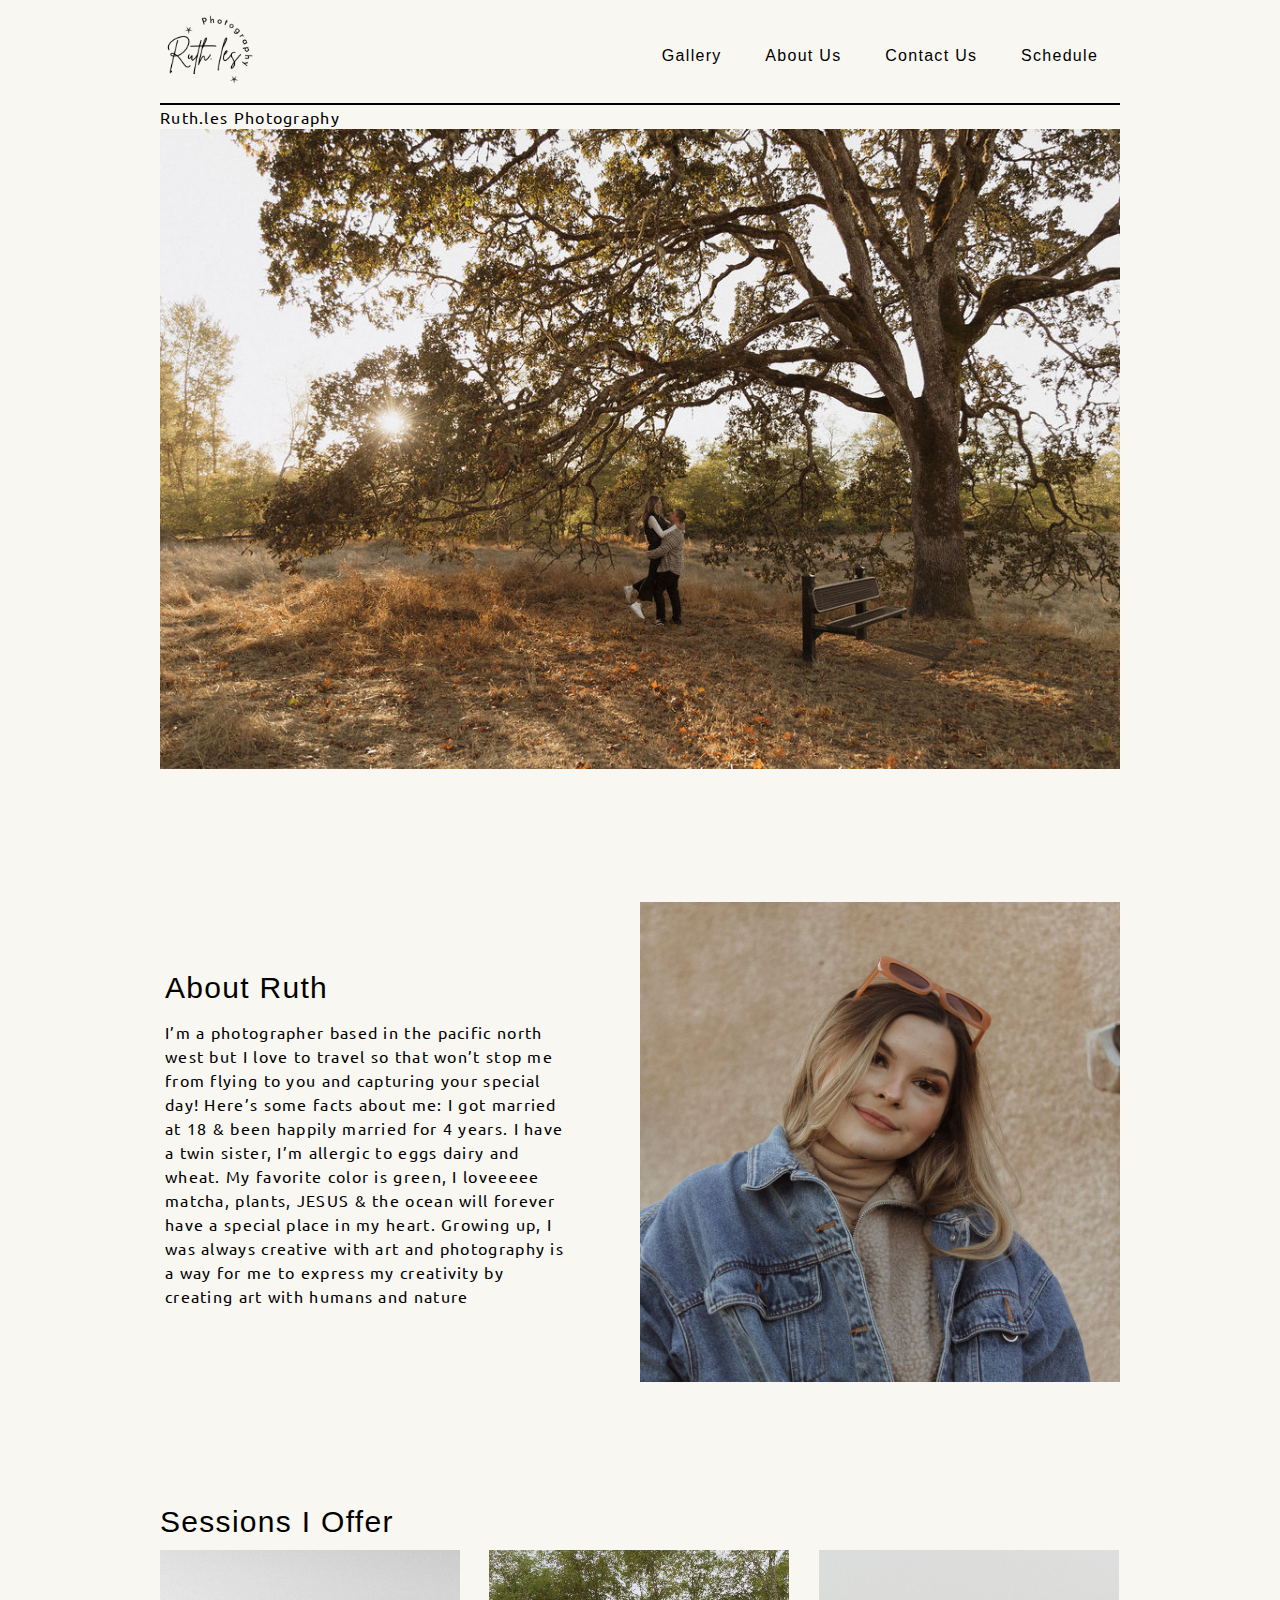
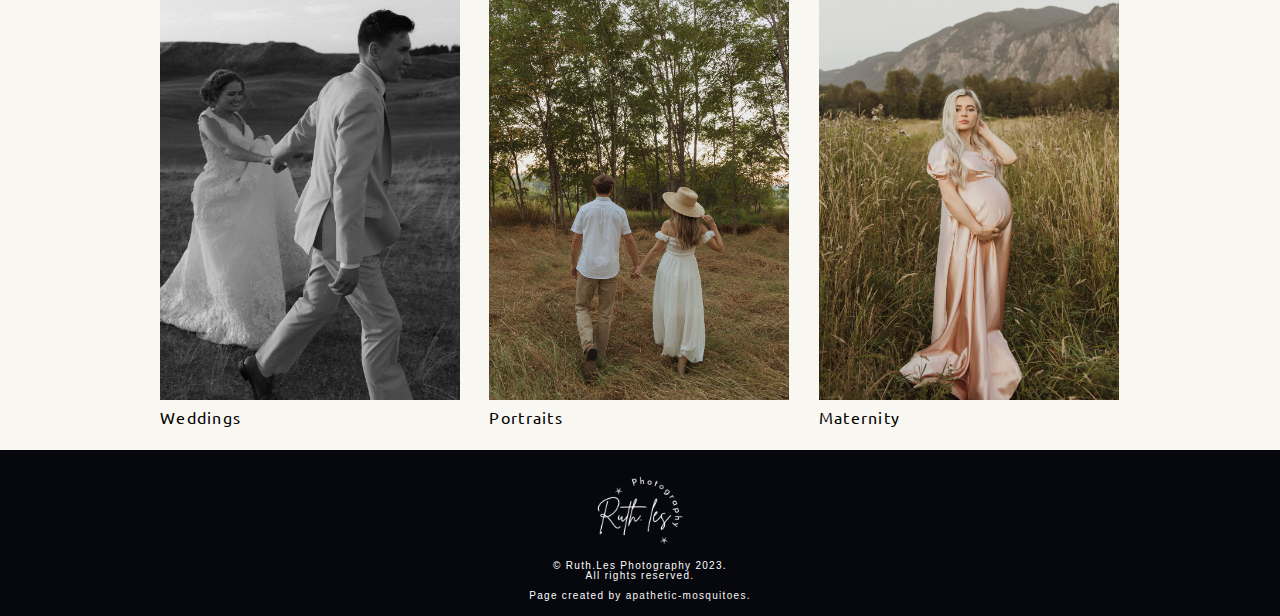
==== index.html @ 445ac382 "hide cancel form until schedule link is clicked" ====
<!DOCTYPE html>
<html lang="en">
<head>
    <meta charset="UTF-8">
    <meta http-equiv="X-UA-Compatible" content="IE=edge">
    <meta name="viewport" content="width=device-width, initial-scale=1.0">
    <title>Document</title>
    <link rel="preconnect" href="https://fonts.googleapis.com">
    <link rel="preconnect" href="https://fonts.gstatic.com" crossorigin>
    <link href="https://fonts.googleapis.com/css2?family=Ubuntu:wght@300;400&display=swap" rel="stylesheet">
    <link rel="stylesheet" href="css/reset.css">
    <link rel="stylesheet" href="css/style.css">
    
</head>
<body>
    <header>
        <nav>
            <div class="logo">
                <a href="#"><img src= "img/Logo.png" alt="ruth.less photo logo" id="logo"/></a>
            </div>
            <div class="list-items">
                <ul>
                    <li><a href="gallery.html">Gallery</a></li>
                    <li><a href="about-us.html">About Us</a></li>
                    <li><a id="contact-us" href="#">Contact Us</a></li>
                    <li><a id="schedule" href="#">Schedule</a></li>
                </ul>
            </div>
        </nav>
        
    </header>

    <main>
      <h1>Ruth.les Photography</h1>
      <img id="heroImg" src="img/photos/heroImg.JPG" alt="HeroImage">

        <section class="aboutRuth">
            <section id="aboutRuth">
                <h3 id="h3AboutRuth">About Ruth</h3>
                <p id="pAboutRuth">I’m a photographer based in the pacific north west but I love to travel so that won’t stop me from flying to you and capturing your special day! Here’s some facts about me: I got
                  married at 18 & been happily married for 4 years. I have a twin sister, I’m allergic to eggs dairy and wheat. My favorite color is green, I loveeeee matcha, plants, JESUS & the ocean will forever have a special place in my heart. Growing up, I was always creative with art and photography  is a way for me to express my creativity by creating art with humans and nature</p>
            </section>
            <img id="ruthImg" src="img/photos/photographer.JPG" alt="RuthImage">
        </section>

        <section class="services">
            <h3 id="services">Sessions I Offer</h3>

            <section id="weddingsOffer">
              <a href="gallery.html#weddings"><img src="img/photos/indexWeddings.JPG" alt="weddings"></a>
              <div id="text">Weddings</div>
            </section>

            <section id="portraitsOffer">
              <a href="gallery.html#portraits"><img src="img/photos/indexPortraits.JPG" alt="portrait"></a>
                <div id="text">Portraits</div>
            </section>

            <section id="maternityOffer">
              <a href="gallery.html#maternity"><img src="img/photos/indexMaternity.JPG" alt="maternity"></a>
                <div id="text">Maternity</div>
            </section>
        </section>

        <section id="apptSection" class="bookAppt noShow scrollTarget">
            <img src="img/photos/indexBookAppt.JPG" alt="Reserve Your Photography Session Today">
            <form id="apptForm">
                <fieldset>
                  <legend>Book Ruth as a Photographer for Your Event</legend>
              
                  <label for="name">Name:
                    <input type="text" placeholder="First and Last Name" name="name" required>
                  </label>
              
                  <label for="email">Email:
                    <input type="text" placeholder="example@gmail.com" name="email" required>
                  </label>
              
                  <div class="form-group">
                    <label for="typeOfSession">Type of Photo Session
                      <select name="typeOfSession" id="session">
                        <option value="wedding">Wedding</option>
                        <option value="portrait">Portrait</option>
                        <option value="maternity">Maternity</option>
                      </select>
                    </label>
                    <label for="date">Date of Appointment: 
                      <input type="date" id="apptTimeStart" name="date">
                    </label>
                  </div>
              
                  <div class="form-group">
                    <label for="startTime">Start Time:
                      <input type="time" id="apptTimeStart" name="startTime" >
                    </label>
                
                    <label for="endTime">End Time 
                      <input type="time" id="apptTimeEnd" name="endTime" >
                    </label>
                  </div>
              
                  <label for="apptMessage">Message:
                    <input id="submit-appt" type="text" placeholder="Anything else? Maybe a theme? Any extra info helps" name="apptMessage" required>
                  </label>
              
                  <input class="submit btn-grad" type="submit" value="Schedule">
                </fieldset>
                <p id="successMessage"></p>
              </form>
        </section>

        <section id="contactSection" class="contactRuth noShow scrollTarget">
            <form id="contactForm" >
                <fieldset>
                  <legend>Contact Ruth</legend>
              
                  <label for="name">Name:
                    <input type="text" id="name" placeholder="First and Last Name" name="contactName" required>
                  </label>
              
                  <label for="email">Email:
                    <input type="text" id="email" placeholder="example@gmail.com" name="contactEmail" required>
                  </label>
              
                  <label for="contactMessage">Message:
                    <input type="text" id="contactMessage" placeholder="What are you contacting Ruth for?" name="contactMessage" required>
                  </label>
              
                  <input class="submit btn-grad" type="submit" value="Contact">
              
                </fieldset>
            </form>
            <img src="img/photos/indexContact.JPG" alt="Contact Me!">
        </section>

        <section class="cancelAppt noShow" id="cancelSection">
          <img src="img/photos/indexCancel.JPG" alt="Contact Me!">
          <form id="cancelForm">
            <fieldset>
              <legend>Cancel Photo Session</legend>
              <label for="cancel">Please enter the email used to book the appt:
                <input type="text" placeholder="example@gmail.com" name="cancel" required>
              </label>
              <input class = "submit btn-grad cancel" type="submit" value="Cancel Appt">
            </fieldset>
          </form>
        </section>
    </main>

    <footer>
      <img src="img/Logo.png" alt="ruthles logo">
        <!-- copyright info -->
        <div id="footer-copyright">
            <p>© Ruth.Les Photography 2023.</p>
            <p>All rights reserved.</p>
        </div>
        <!-- page creator info -->
        <div id="footer-creators">
            <p>Page created by <a href="about-us.html" alt="apathetic-mosquitoes">apathetic-mosquitoes</a>.</p> 
        </div>
    </footer>
    <script src="js/index.js"></script>
</body>
</html>
---- css/style.css ----
* {
    margin: 0px;
    padding: 0px;
    box-sizing: border-box;
    line-height: 1.5rem;
    letter-spacing: 1.3px;
}

/* Color Palette: Stick to logo-imgback for all backgrounds
- all text is black
- the only other color we will use is pictures
*/
:root{
    --dark-green: #658864;
    --dark-tan: #B7B78A;
    --light-gray: #DDDDDD;
    --logo-imgback: #f8f7f2;
}

body{
    background-color: var(--logo-imgback);
    font-family: 'Ubuntu', sans-serif;
}

#hero-container {
    position: relative;
}

#homepage-h1{
    position:absolute;
    bottom: 50px;
    right: 30px;
    color: white;
    font-size: 6rem;
    transition: 0.4s;
    /* font-family: 'Zeyada', cursive; */
    font-family: 'Fuggles', cursive;
}

#heroImg{
    max-width:100%;
    height:auto;
}

#ruthImg {
    max-width: 50%;
}

header {
    background-color: var(--logo-imgback);
    width: 960px;
    height: 105px;
    margin: auto;
    font-size: 1.5rem;
    font-family: 'Ubuntu', sans-serif;
}

li > a {
    /* border: 2px solid black; */
    text-decoration: none;
    color: black;
    font-size: 1rem;
    font-family:'Lucida Sans', 'Lucida Sans Regular', 'Lucida Grande', 'Lucida Sans Unicode', Geneva, Verdana, sans-serif;
}

nav {
    width:960px;
    display: flex;
    background-color: var(--logo-imgback);
    justify-content: space-between;
    border-bottom: 2px solid black;
    position: fixed;
    width: 960px;
    margin: auto;
    z-index: 9;
}

.list-items {
    display: flex;
    align-items: center;
    width: 50%;
}

nav ul {
    display: flex;
    justify-content: space-around;
    align-items: center;
    flex-basis: 100%;
    list-style-type: none;
}

main {
    width: 960px;
    margin: auto;
}


#heroImg {
  margin: auto;
}

.aboutRuth{
    display: flex;
    justify-content: space-between;
    align-items: center;
    width: 100%;
    margin: 7rem auto 7rem 0;
}

#aboutRuth{
    margin-right: 4rem;
    margin-left: 5px;
    width: 400px;
}

#aboutRuth h3 {
    font-family: 'Lucida Sans', 'Lucida Sans Regular', 'Lucida Grande', 'Lucida Sans Unicode', Geneva, Verdana, sans-serif;
    font-size: 30px;
    margin-bottom: 20px;
}

#services {
    font-family: 'Lucida Sans', 'Lucida Sans Regular', 'Lucida Grande', 'Lucida Sans Unicode', Geneva, Verdana, sans-serif;
    font-size: 30px;
    margin-bottom: 20px;
}

#ruthImg{
    margin: 1rem 0rem 1rem 0rem;
}

.services {
    margin: auto;
    display: grid;
    grid-template-columns:1fr 1fr 1fr;
    grid-template-rows: 40px 500px;
    column-gap: 28px;
    justify-content: contain;
}

.services h3 {
    grid-column-start: 1;
    grid-column-end: 4;
}   
#weddingsOffer {
    grid-column-start: 1;
    grid-column-end: 2;
    grid-row-start: 2;
    grid-row-end: 3;
}
#weddingsOffer > a > img, #portraitsOffer > a > img, #maternityOffer > a > img{
    max-width: 300px;
}

.bookAppt > img{
    max-height: 440px;
}

.contactRuth > img{
    max-height: 225px;
}

/* leave for scrolling */
#contactSection {
    padding-top: 8.5rem;
}

/* leave for scrolling  */
#apptSection {
    padding-top: 8rem;
}
.cancelAppt > img{
    max-height: 225px;
}

#portraitsOffer {
    grid-column-start: 2;
    grid-column-end: 3;
    grid-row-start: 2;
    grid-row-end: 3;
}

#maternityOffer {
    grid-column-start: 3;
    grid-column-end: 4;
    grid-row-start: 2;
    grid-row-end: 3;
}

/* form styling */
.bookAppt, .contactRuth, .cancelAppt{
    width: 100%;
    margin: 0rem auto 7rem auto;
    display: flex;
    justify-content: space-between;
    /* align-content: center; */
}

/* centers the image in the section */
.bookAppt img {
    margin: auto;
}

/* centers the image in the section */
.contactRuth img {
    margin:auto;
}
 
.contactRuth form{
    width: 75%; 
}


/* label {
    display: block;
    width: 100%;
    margin: 20px;
} */
/* label input{
    display: block;
    width:93%;
} */

#appt-section {
    margin-top: 2rem;
    padding: 2.5rem;
    border: 1px solid black;
}

input, select {
    width: 100%;
    padding: 12px 20px;
    margin: 8px 0;
    display: inline-block;
    border: 1px solid #ccc;
    border-radius: 4px;
}

fieldset {
    padding: 1rem;
    margin: .5rem;
    border: solid black 1px;
    border-radius: 4px;
    }



#logo {
    width: 100px;
    height: 100px;
    object-fit: cover;
}

.noShow {
  display: none;
}

.form-group {
    display: grid;
    grid-template-columns: 1fr 1fr;
    grid-template-rows: 1fr;
}
/*
.btn-grad {
    background-image: linear-gradient(to right, #314755 0%, #26a0da  51%, #314755  100%);
    text-align: center;
    text-transform: uppercase;
    transition: 0.5s;
    background-size: 200% auto;
    color: white;            
    box-shadow: 0 0 20px #eee;
    border-radius: 10px;

  }

  .btn-grad:hover {
    background-position: right center; /* change the direction of the change here */
/*
    color: #fff;
    text-decoration: none;
  }
  */

  .submit {
    font-size: 15px;
    width: 150px;
    height:40px;
    padding: 0;
    border: solid rgba(0, 0, 0, 0.178) 1px;
    border-radius: 4px;

    background:
      conic-gradient(            #fff 0 90deg, #fff0 0) bottom left,
      conic-gradient(            #000 0 90deg, #fff0 0) bottom left,
      conic-gradient(from  90deg,#fff 0 90deg, #fff0 0) top left,
      conic-gradient(from  90deg,#000 0 90deg, #fff0 0) top left,
      conic-gradient(from 180deg,#fff 0 90deg, #fff0 0) top right,
      conic-gradient(from 180deg,#000 0 90deg, #fff0 0) top right,
      conic-gradient(from -90deg,#fff 0 90deg, #fff0 0) bottom right,
      conic-gradient(from -90deg,#000 0 90deg, #fff0 0) bottom right,
      #000;
    -webkit-background-clip:text,padding-box;
            background-clip:text,padding-box;
    background-size: 202% 202%;
    transition: 0.25s;
  }
  
  .submit:hover {  
    background-position: center;
    color:white;
   }

#kirk {
    max-width: 400px;
}

/* Styling for the footer and its children  */
footer {
    position: absolute bottom;
    background:#07080D;
    font-family:Verdana, Geneva, Tahoma, sans-serif;
    font-size: 10px;
    display: grid;
    text-align: center;
    grid-template-rows: 1px 10px 100px 30px 25px;
    color:#ffffffff;
}



footer img{
    grid-row-start: 3;
    grid-row-end: 4;
    height: 100px;
    margin: 0 auto;
    filter:invert(100%)
}

#footer-copyright {
    grid-row-start: 4;
    grid-row-end:5;
}

#footer-creators {
    grid-row-start: 5;
}

#footer-creators p a{
    text-decoration: none;
    color: whitesmoke;
}

/* ****image overlay when hovered**** */
.services section {
    position:relative;
}
.text {
    /* border: 2px solid black; */
    background-color: #ddddddc5;
    position: absolute;
    box-sizing: content-box;
    text-align: center;
    font-family: 'Zeyada', cursive;
    font-size: 35px;
    color:#07080D;
    opacity:0;
    transition: 0.4s ease-in-out;
}

#weddingsOffer a .text{
    padding: 213px 97px;
}
#portraitsOffer a .text{
    padding: 213px 93px;
}

#maternityOffer a .text{
    padding: 214px 83px;
}

.text:hover {
    opacity: 1;
}
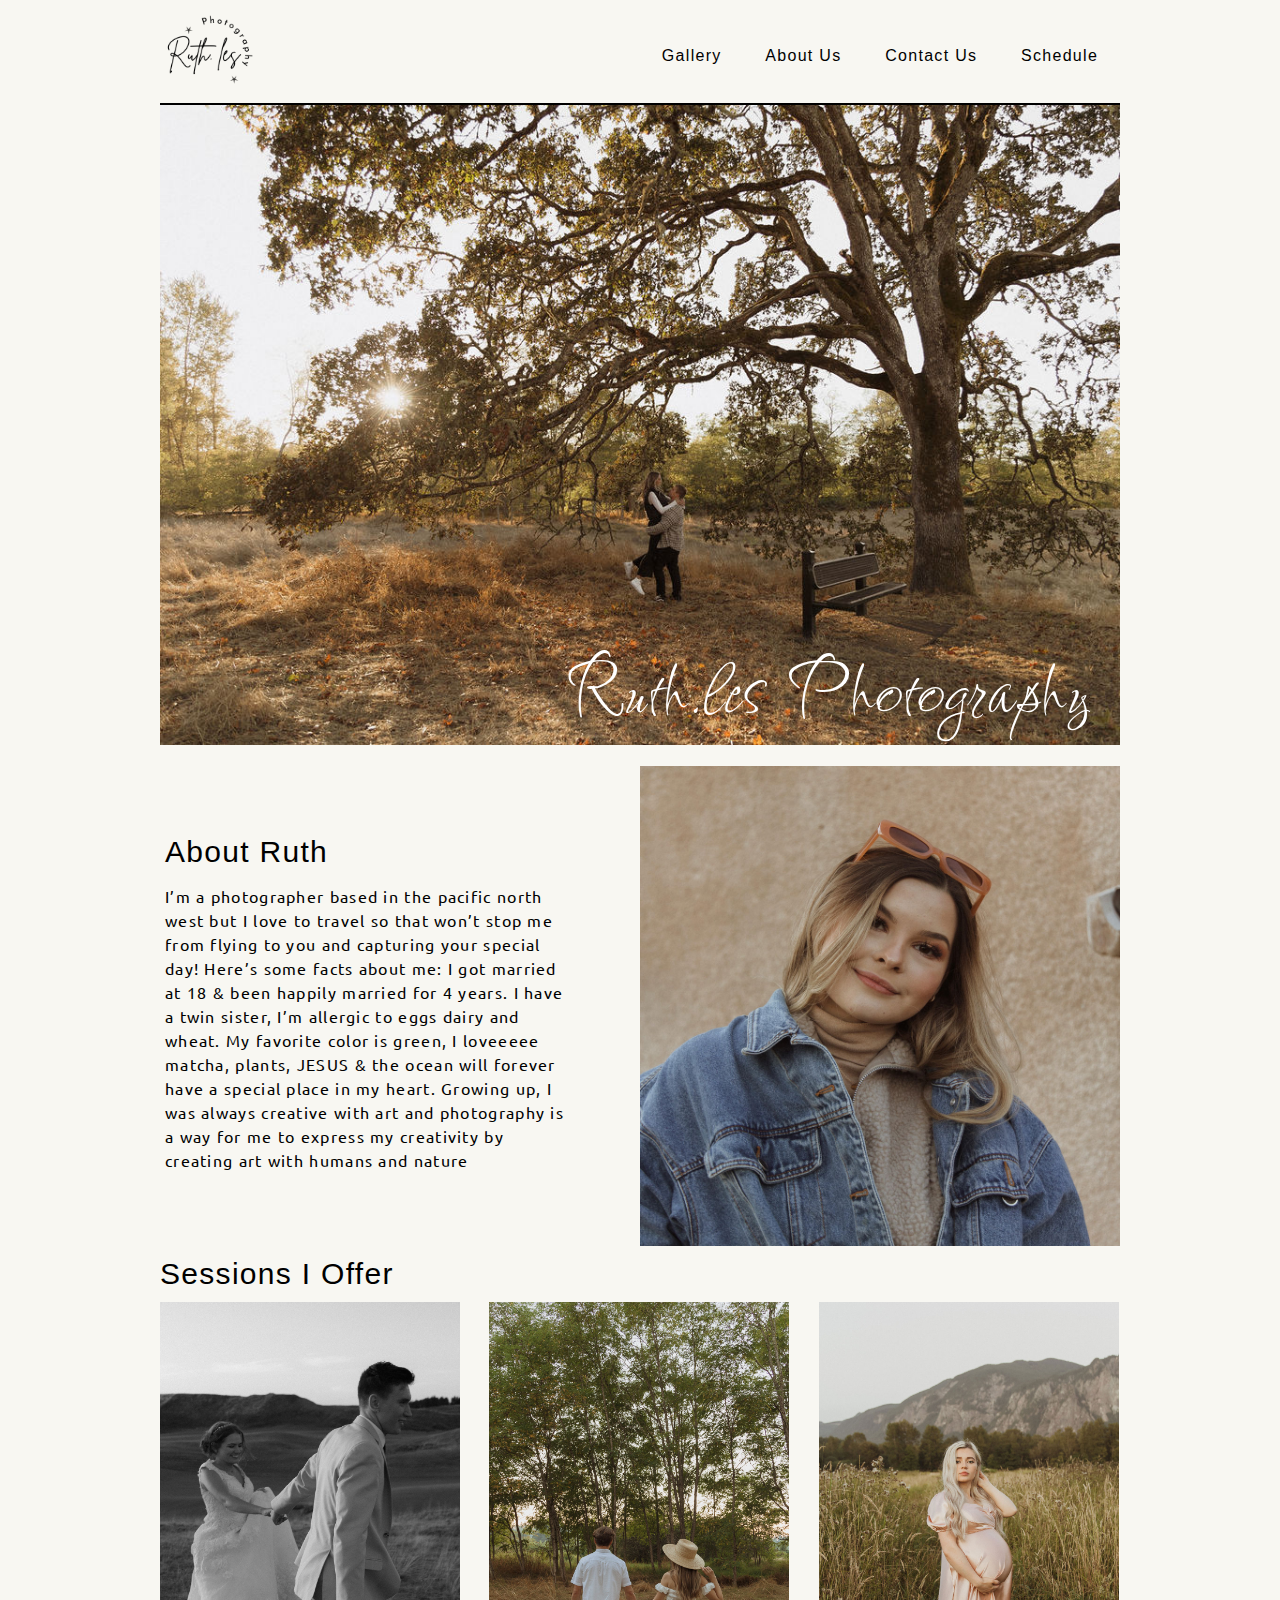
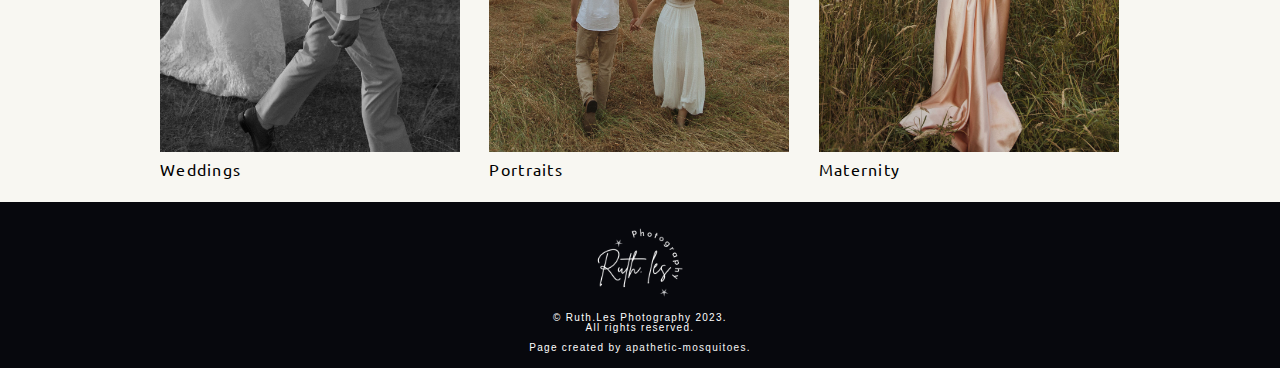
==== commit 00624284: "Merge pull request #72 from apathetic-mosquitoes/h1-style" ====
--- a/index.html
+++ b/index.html
@@ -8,6 +8,13 @@
     <link rel="preconnect" href="https://fonts.googleapis.com">
     <link rel="preconnect" href="https://fonts.gstatic.com" crossorigin>
     <link href="https://fonts.googleapis.com/css2?family=Ubuntu:wght@300;400&display=swap" rel="stylesheet">
+    <link rel="preconnect" href="https://fonts.googleapis.com">
+<link rel="preconnect" href="https://fonts.gstatic.com" crossorigin>
+<link href="https://fonts.googleapis.com/css2?family=Zeyada&display=swap" rel="stylesheet">
+<link rel="preconnect" href="https://fonts.googleapis.com">
+<link rel="preconnect" href="https://fonts.googleapis.com">
+<link rel="preconnect" href="https://fonts.gstatic.com" crossorigin>
+<link href="https://fonts.googleapis.com/css2?family=Fuggles&family=Zeyada&display=swap" rel="stylesheet">
     <link rel="stylesheet" href="css/reset.css">
     <link rel="stylesheet" href="css/style.css">
     
@@ -16,7 +23,7 @@
     <header>
         <nav>
             <div class="logo">
-                <a href="#"><img src= "img/Logo.png" alt="ruth.less photo logo" id="logo"/></a>
+                <a href="index.html"><img src= "img/Logo.png" alt="ruth.less photo logo" id="logo"/></a>
             </div>
             <div class="list-items">
                 <ul>
@@ -31,8 +38,10 @@
     </header>
 
     <main>
-      <h1>Ruth.les Photography</h1>
-      <img id="heroImg" src="img/photos/heroImg.JPG" alt="HeroImage">
+      <div id="hero-container">
+        <h1 id="homepage-h1">Ruth.les Photography</h2>
+        <img id="heroImg" src="img/photos/heroImg.JPG" alt="HeroImage">
+      </div>
 
         <section class="aboutRuth">
             <section id="aboutRuth">
@@ -141,7 +150,8 @@
               <label for="cancel">Please enter the email used to book the appt:
                 <input type="text" placeholder="example@gmail.com" name="cancel" required>
               </label>
-              <input class = "submit btn-grad cancel" type="submit" value="Cancel Appt">
+              <!-- <input class = "submit btn-grad cancel" type="submit" value="Cancel Appt"> -->
+              <button class = "submit btn-grad cancel" type="submit" value="Cancel Appt">Cancel</button>
             </fieldset>
           </form>
         </section>
--- a/css/style.css
+++ b/css/style.css
@@ -72,7 +72,6 @@
     position: fixed;
     width: 960px;
     margin: auto;
-    z-index: 9;
 }
 
 .list-items {
@@ -87,6 +86,7 @@
     align-items: center;
     flex-basis: 100%;
     list-style-type: none;
+    
 }
 
 main {
@@ -104,7 +104,7 @@
     justify-content: space-between;
     align-items: center;
     width: 100%;
-    margin: 7rem auto 7rem 0;
+    margin: 0 auto;
 }
 
 #aboutRuth{
@@ -187,7 +187,6 @@
     grid-row-end: 3;
 }
 
-/* form styling */
 .bookAppt, .contactRuth, .cancelAppt{
     width: 100%;
     margin: 0rem auto 7rem auto;
@@ -348,36 +347,4 @@
 #footer-creators p a{
     text-decoration: none;
     color: whitesmoke;
-}
-
-/* ****image overlay when hovered**** */
-.services section {
-    position:relative;
-}
-.text {
-    /* border: 2px solid black; */
-    background-color: #ddddddc5;
-    position: absolute;
-    box-sizing: content-box;
-    text-align: center;
-    font-family: 'Zeyada', cursive;
-    font-size: 35px;
-    color:#07080D;
-    opacity:0;
-    transition: 0.4s ease-in-out;
-}
-
-#weddingsOffer a .text{
-    padding: 213px 97px;
-}
-#portraitsOffer a .text{
-    padding: 213px 93px;
-}
-
-#maternityOffer a .text{
-    padding: 214px 83px;
-}
-
-.text:hover {
-    opacity: 1;
 }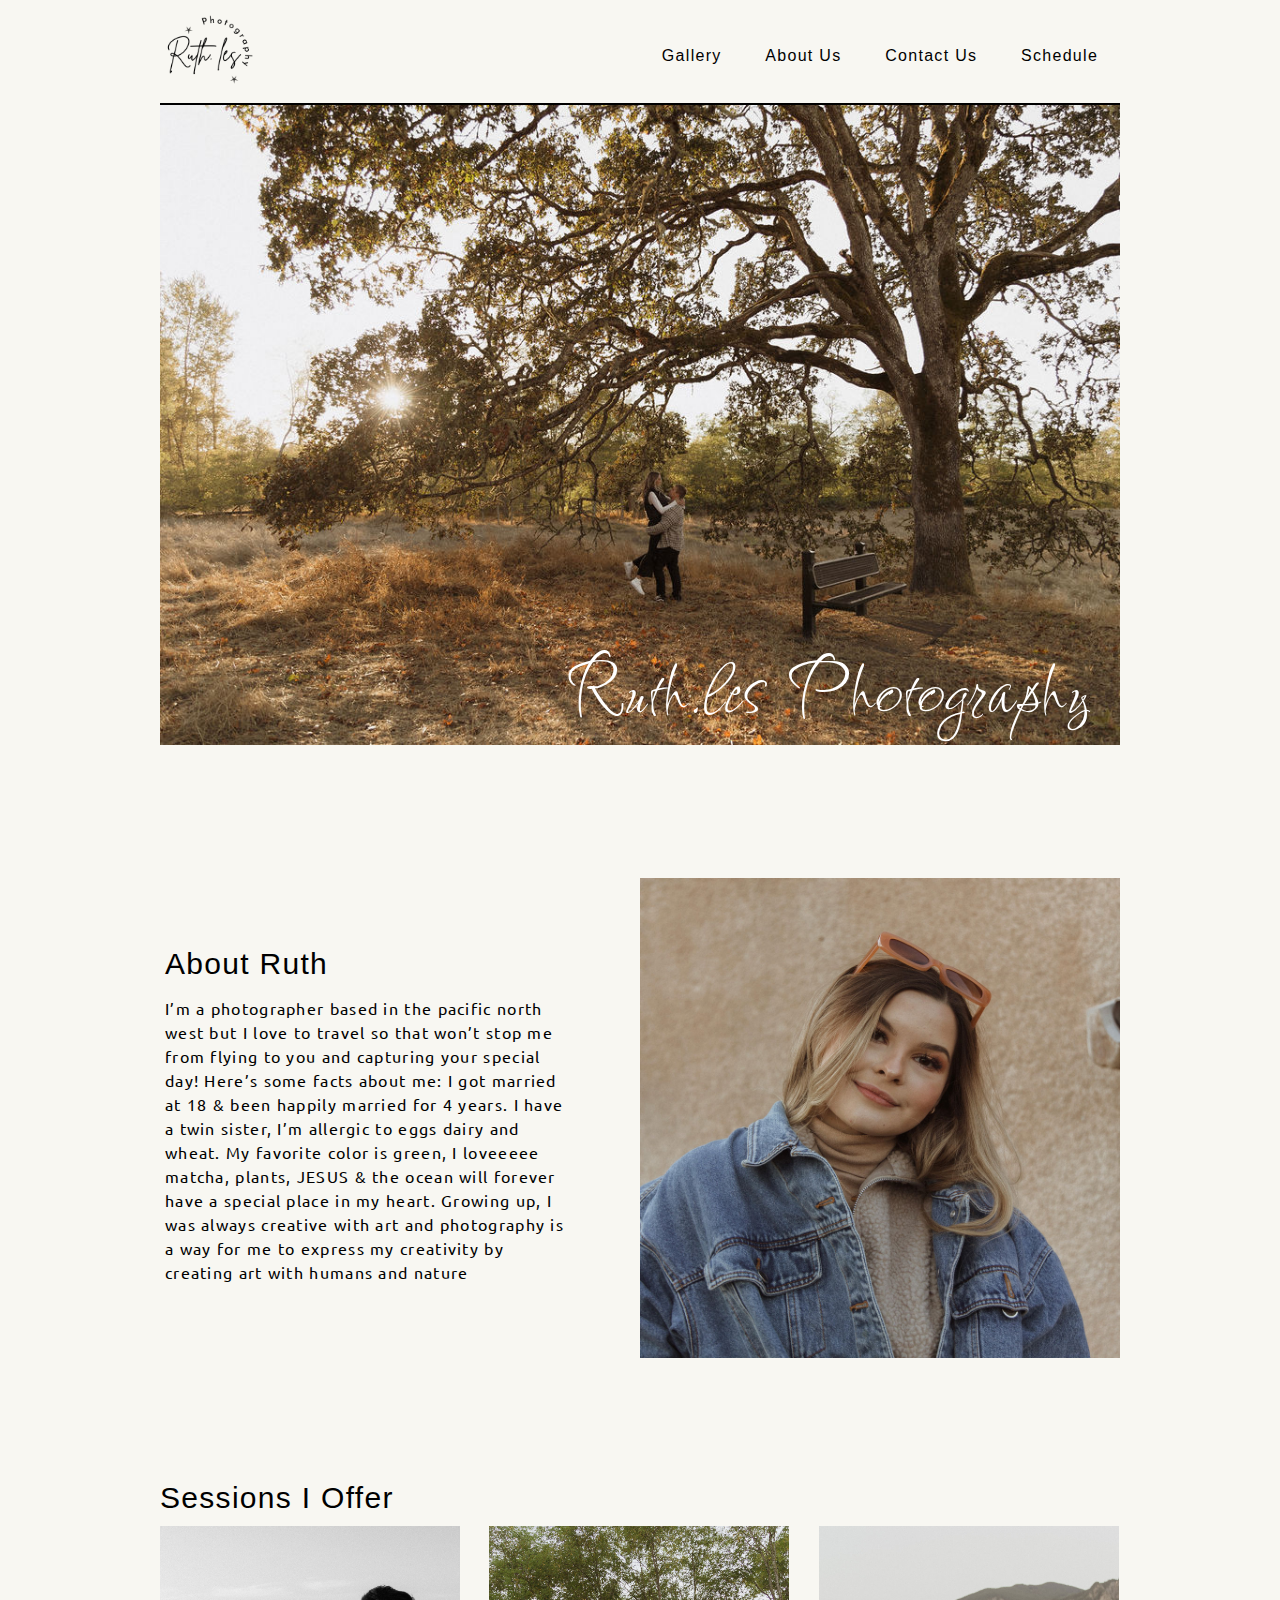
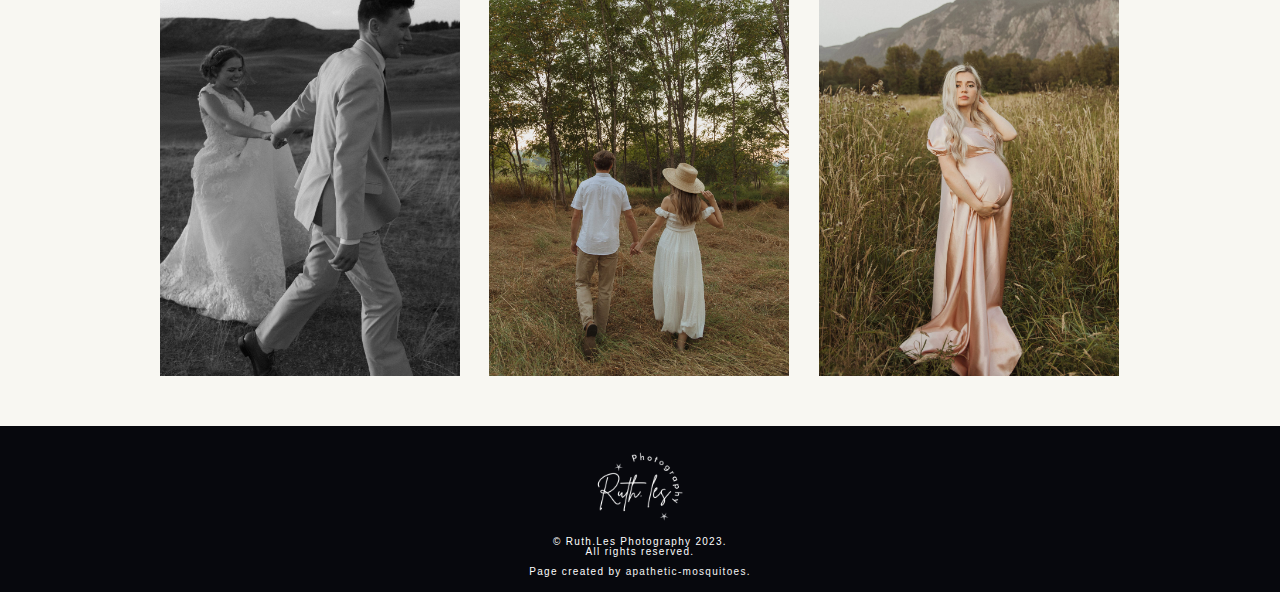
==== commit 1e8c51b6: "bug fixing, line height adjusted Merge branch 'dev' of https://github.com/apathetic-mosquitoes/ruthl" ====
--- a/index.html
+++ b/index.html
@@ -56,18 +56,23 @@
             <h3 id="services">Sessions I Offer</h3>
 
             <section id="weddingsOffer">
-              <a href="gallery.html#weddings"><img src="img/photos/indexWeddings.JPG" alt="weddings"></a>
-              <div id="text">Weddings</div>
+              <a href="gallery.html#weddings">
+                <div class="text">Weddings</div>
+                <img src="img/photos/indexWeddings.JPG" alt="weddings"></a>
             </section>
 
             <section id="portraitsOffer">
-              <a href="gallery.html#portraits"><img src="img/photos/indexPortraits.JPG" alt="portrait"></a>
-                <div id="text">Portraits</div>
+              
+              <a href="gallery.html#portraits">
+                <div class="text">Portraits</div>
+                <img src="img/photos/indexPortraits.JPG" alt="portrait"></a>       
             </section>
 
             <section id="maternityOffer">
-              <a href="gallery.html#maternity"><img src="img/photos/indexMaternity.JPG" alt="maternity"></a>
-                <div id="text">Maternity</div>
+              
+              <a href="gallery.html#maternity">
+                <div class="text">Maternity</div>
+                <img src="img/photos/indexMaternity.JPG" alt="maternity"></a>            
             </section>
         </section>
 
--- a/css/style.css
+++ b/css/style.css
@@ -72,6 +72,7 @@
     position: fixed;
     width: 960px;
     margin: auto;
+    z-index: 9;
 }
 
 .list-items {
@@ -86,7 +87,6 @@
     align-items: center;
     flex-basis: 100%;
     list-style-type: none;
-    
 }
 
 main {
@@ -104,7 +104,7 @@
     justify-content: space-between;
     align-items: center;
     width: 100%;
-    margin: 0 auto;
+    margin: 7rem auto 7rem 0;
 }
 
 #aboutRuth{
@@ -187,6 +187,7 @@
     grid-row-end: 3;
 }
 
+/* form styling */
 .bookAppt, .contactRuth, .cancelAppt{
     width: 100%;
     margin: 0rem auto 7rem auto;
@@ -347,4 +348,36 @@
 #footer-creators p a{
     text-decoration: none;
     color: whitesmoke;
-}+}
+
+/* ****image overlay when hovered**** */
+.services section {
+    position:relative;
+}
+.text {
+    /* border: 2px solid black; */
+    background-color: #ddddddc5;
+    position: absolute;
+    box-sizing: content-box;
+    text-align: center;
+    font-family: 'Zeyada', cursive;
+    font-size: 35px;
+    color:#07080D;
+    opacity:0;
+    transition: 0.4s ease-in-out;
+}
+
+#weddingsOffer a .text{
+    padding: 213px 97px;
+}
+#portraitsOffer a .text{
+    padding: 213px 93px;
+}
+
+#maternityOffer a .text{
+    padding: 214px 83px;
+}
+
+.text:hover {
+    opacity: 1;
+}
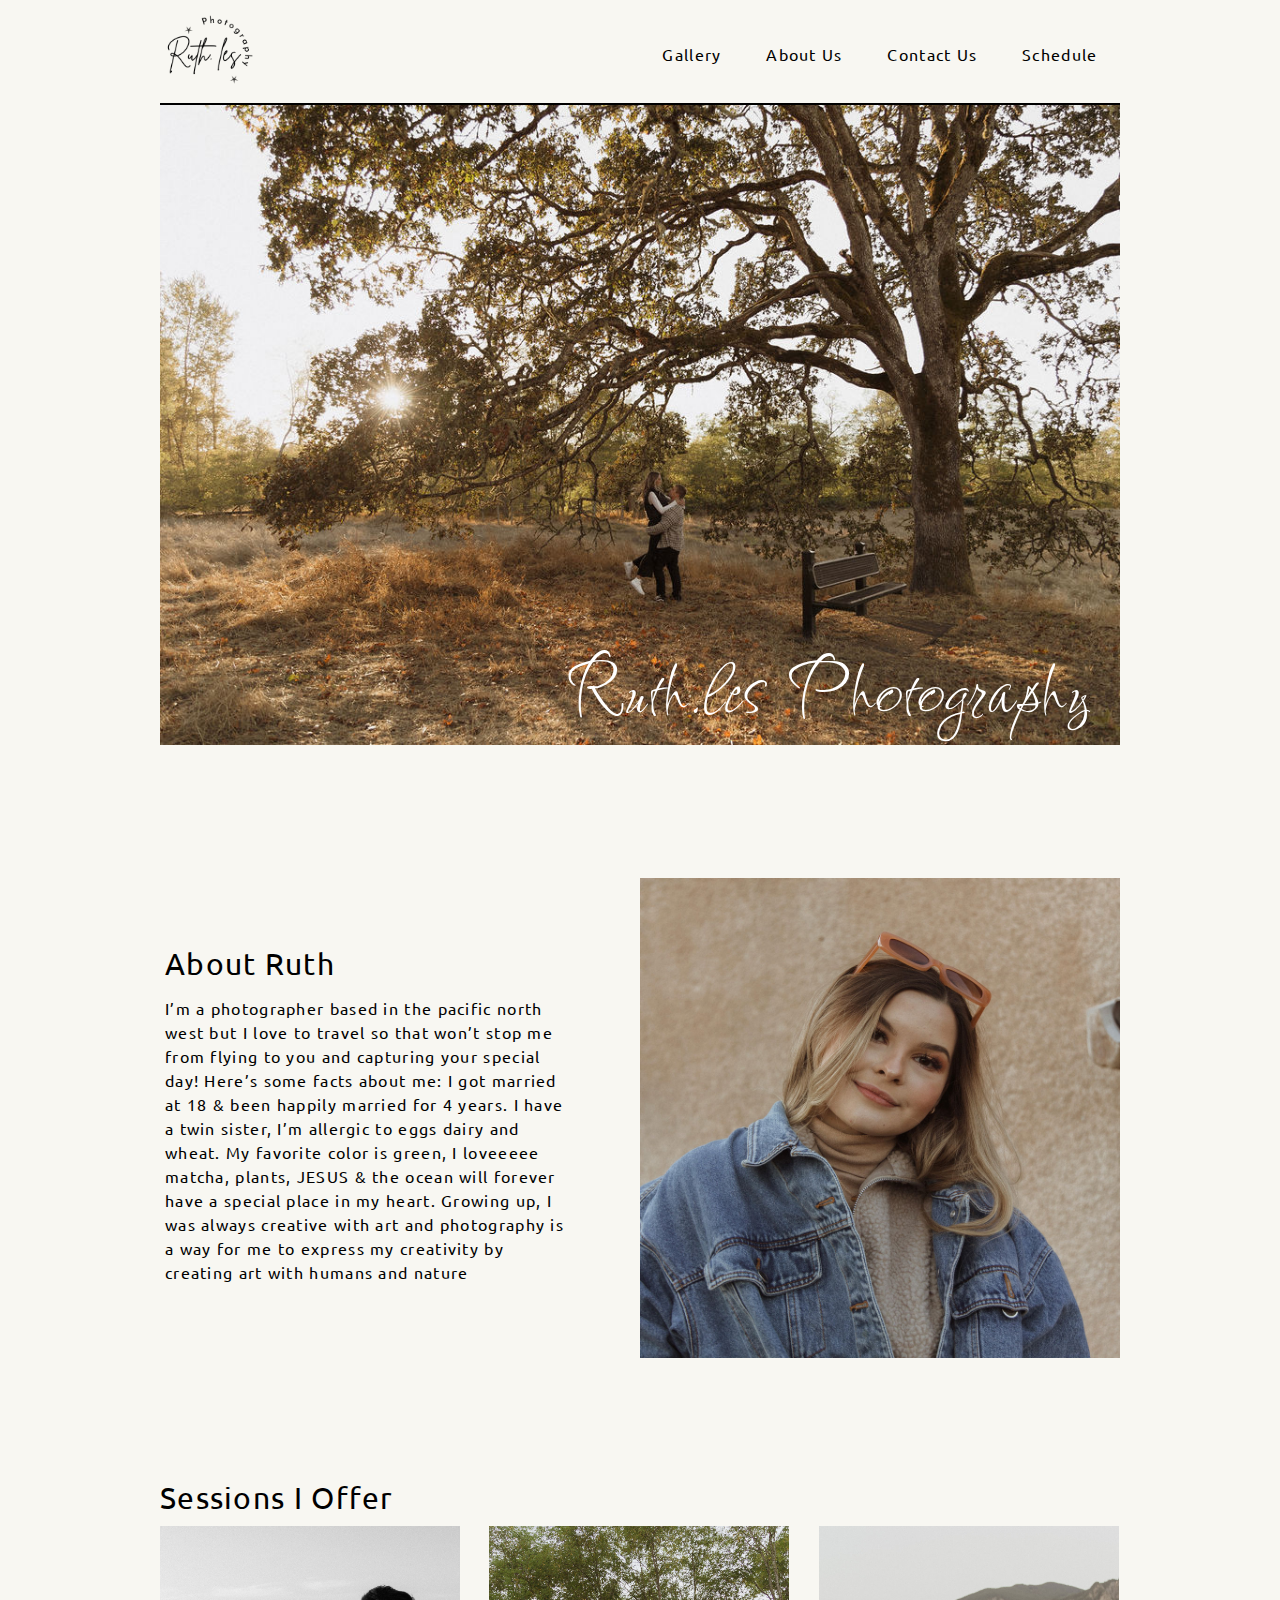
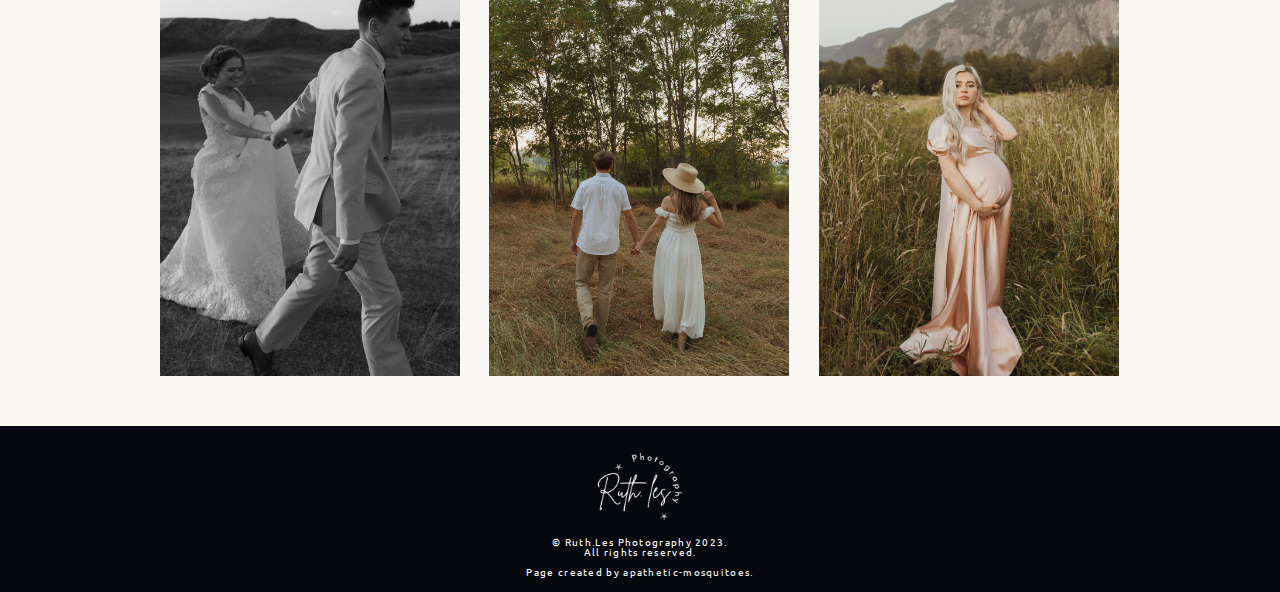
==== commit f5997db9: "fixed google fonts" ====
--- a/index.html
+++ b/index.html
@@ -1,179 +1,186 @@
 <!DOCTYPE html>
 <html lang="en">
+
 <head>
-    <meta charset="UTF-8">
-    <meta http-equiv="X-UA-Compatible" content="IE=edge">
-    <meta name="viewport" content="width=device-width, initial-scale=1.0">
-    <title>Document</title>
-    <link rel="preconnect" href="https://fonts.googleapis.com">
-    <link rel="preconnect" href="https://fonts.gstatic.com" crossorigin>
-    <link href="https://fonts.googleapis.com/css2?family=Ubuntu:wght@300;400&display=swap" rel="stylesheet">
-    <link rel="preconnect" href="https://fonts.googleapis.com">
-<link rel="preconnect" href="https://fonts.gstatic.com" crossorigin>
-<link href="https://fonts.googleapis.com/css2?family=Zeyada&display=swap" rel="stylesheet">
-<link rel="preconnect" href="https://fonts.googleapis.com">
-<link rel="preconnect" href="https://fonts.googleapis.com">
-<link rel="preconnect" href="https://fonts.gstatic.com" crossorigin>
-<link href="https://fonts.googleapis.com/css2?family=Fuggles&family=Zeyada&display=swap" rel="stylesheet">
-    <link rel="stylesheet" href="css/reset.css">
-    <link rel="stylesheet" href="css/style.css">
-    
+  <meta charset="UTF-8">
+  <meta http-equiv="X-UA-Compatible" content="IE=edge">
+  <meta name="viewport" content="width=device-width, initial-scale=1.0">
+  <title>Document</title>
+  <link rel="stylesheet" href="css/reset.css">
+  <link rel="preconnect" href="https://fonts.googleapis.com">
+  <link rel="preconnect" href="https://fonts.gstatic.com" crossorigin>
+  <link
+    href="https://fonts.googleapis.com/css2?family=Fuggles&family=Ubuntu:wght@300;400;500;700&family=Zeyada&display=swap"
+    rel="stylesheet">
+  <link rel="stylesheet" href="css/style.css">
+
 </head>
+
 <body>
-    <header>
-        <nav>
-            <div class="logo">
-                <a href="index.html"><img src= "img/Logo.png" alt="ruth.less photo logo" id="logo"/></a>
-            </div>
-            <div class="list-items">
-                <ul>
-                    <li><a href="gallery.html">Gallery</a></li>
-                    <li><a href="about-us.html">About Us</a></li>
-                    <li><a id="contact-us" href="#">Contact Us</a></li>
-                    <li><a id="schedule" href="#">Schedule</a></li>
-                </ul>
-            </div>
-        </nav>
-        
-    </header>
+  <header>
+    <nav>
+      <div class="logo">
+        <a href="index.html"><img src="img/Logo.png" alt="ruth.less photo logo" id="logo" /></a>
+      </div>
+      <div class="list-items">
+        <ul>
+          <li><a href="gallery.html">Gallery</a></li>
+          <li><a href="about-us.html">About Us</a></li>
+          <li><a id="contact-us" href="#">Contact Us</a></li>
+          <li><a id="schedule" href="#">Schedule</a></li>
+        </ul>
+      </div>
+    </nav>
 
-    <main>
-      <div id="hero-container">
-        <h1 id="homepage-h1">Ruth.les Photography</h2>
+  </header>
+
+  <main>
+    <div id="hero-container">
+      <h1 id="homepage-h1">Ruth.les Photography</h2>
         <img id="heroImg" src="img/photos/heroImg.JPG" alt="HeroImage">
-      </div>
+    </div>
 
-        <section class="aboutRuth">
-            <section id="aboutRuth">
-                <h3 id="h3AboutRuth">About Ruth</h3>
-                <p id="pAboutRuth">I’m a photographer based in the pacific north west but I love to travel so that won’t stop me from flying to you and capturing your special day! Here’s some facts about me: I got
-                  married at 18 & been happily married for 4 years. I have a twin sister, I’m allergic to eggs dairy and wheat. My favorite color is green, I loveeeee matcha, plants, JESUS & the ocean will forever have a special place in my heart. Growing up, I was always creative with art and photography  is a way for me to express my creativity by creating art with humans and nature</p>
-            </section>
-            <img id="ruthImg" src="img/photos/photographer.JPG" alt="RuthImage">
-        </section>
+    <section class="aboutRuth">
+      <section id="aboutRuth">
+        <h3 id="h3AboutRuth">About Ruth</h3>
+        <p id="pAboutRuth">I’m a photographer based in the pacific north west but I love to travel so that won’t stop me
+          from flying to you and capturing your special day! Here’s some facts about me: I got
+          married at 18 & been happily married for 4 years. I have a twin sister, I’m allergic to eggs dairy and wheat.
+          My favorite color is green, I loveeeee matcha, plants, JESUS & the ocean will forever have a special place in
+          my heart. Growing up, I was always creative with art and photography is a way for me to express my creativity
+          by creating art with humans and nature</p>
+      </section>
+      <img id="ruthImg" src="img/photos/photographer.JPG" alt="RuthImage">
+    </section>
 
-        <section class="services">
-            <h3 id="services">Sessions I Offer</h3>
+    <section class="services">
+      <h3 id="services">Sessions I Offer</h3>
 
-            <section id="weddingsOffer">
-              <a href="gallery.html#weddings">
-                <div class="text">Weddings</div>
-                <img src="img/photos/indexWeddings.JPG" alt="weddings"></a>
-            </section>
+      <section id="weddingsOffer">
+        <a href="gallery.html#weddings">
+          <div class="text">Weddings</div>
+          <img src="img/photos/indexWeddings.JPG" alt="weddings">
+        </a>
+      </section>
 
-            <section id="portraitsOffer">
-              
-              <a href="gallery.html#portraits">
-                <div class="text">Portraits</div>
-                <img src="img/photos/indexPortraits.JPG" alt="portrait"></a>       
-            </section>
+      <section id="portraitsOffer">
 
-            <section id="maternityOffer">
-              
-              <a href="gallery.html#maternity">
-                <div class="text">Maternity</div>
-                <img src="img/photos/indexMaternity.JPG" alt="maternity"></a>            
-            </section>
-        </section>
+        <a href="gallery.html#portraits">
+          <div class="text">Portraits</div>
+          <img src="img/photos/indexPortraits.JPG" alt="portrait">
+        </a>
+      </section>
 
-        <section id="apptSection" class="bookAppt noShow scrollTarget">
-            <img src="img/photos/indexBookAppt.JPG" alt="Reserve Your Photography Session Today">
-            <form id="apptForm">
-                <fieldset>
-                  <legend>Book Ruth as a Photographer for Your Event</legend>
-              
-                  <label for="name">Name:
-                    <input type="text" placeholder="First and Last Name" name="name" required>
-                  </label>
-              
-                  <label for="email">Email:
-                    <input type="text" placeholder="example@gmail.com" name="email" required>
-                  </label>
-              
-                  <div class="form-group">
-                    <label for="typeOfSession">Type of Photo Session
-                      <select name="typeOfSession" id="session">
-                        <option value="wedding">Wedding</option>
-                        <option value="portrait">Portrait</option>
-                        <option value="maternity">Maternity</option>
-                      </select>
-                    </label>
-                    <label for="date">Date of Appointment: 
-                      <input type="date" id="apptTimeStart" name="date">
-                    </label>
-                  </div>
-              
-                  <div class="form-group">
-                    <label for="startTime">Start Time:
-                      <input type="time" id="apptTimeStart" name="startTime" >
-                    </label>
-                
-                    <label for="endTime">End Time 
-                      <input type="time" id="apptTimeEnd" name="endTime" >
-                    </label>
-                  </div>
-              
-                  <label for="apptMessage">Message:
-                    <input id="submit-appt" type="text" placeholder="Anything else? Maybe a theme? Any extra info helps" name="apptMessage" required>
-                  </label>
-              
-                  <input class="submit btn-grad" type="submit" value="Schedule">
-                </fieldset>
-                <p id="successMessage"></p>
-              </form>
-        </section>
+      <section id="maternityOffer">
 
-        <section id="contactSection" class="contactRuth noShow scrollTarget">
-            <form id="contactForm" >
-                <fieldset>
-                  <legend>Contact Ruth</legend>
-              
-                  <label for="name">Name:
-                    <input type="text" id="name" placeholder="First and Last Name" name="contactName" required>
-                  </label>
-              
-                  <label for="email">Email:
-                    <input type="text" id="email" placeholder="example@gmail.com" name="contactEmail" required>
-                  </label>
-              
-                  <label for="contactMessage">Message:
-                    <input type="text" id="contactMessage" placeholder="What are you contacting Ruth for?" name="contactMessage" required>
-                  </label>
-              
-                  <input class="submit btn-grad" type="submit" value="Contact">
-              
-                </fieldset>
-            </form>
-            <img src="img/photos/indexContact.JPG" alt="Contact Me!">
-        </section>
+        <a href="gallery.html#maternity">
+          <div class="text">Maternity</div>
+          <img src="img/photos/indexMaternity.JPG" alt="maternity">
+        </a>
+      </section>
+    </section>
 
-        <section class="cancelAppt noShow" id="cancelSection">
-          <img src="img/photos/indexCancel.JPG" alt="Contact Me!">
-          <form id="cancelForm">
-            <fieldset>
-              <legend>Cancel Photo Session</legend>
-              <label for="cancel">Please enter the email used to book the appt:
-                <input type="text" placeholder="example@gmail.com" name="cancel" required>
-              </label>
-              <!-- <input class = "submit btn-grad cancel" type="submit" value="Cancel Appt"> -->
-              <button class = "submit btn-grad cancel" type="submit" value="Cancel Appt">Cancel</button>
-            </fieldset>
-          </form>
-        </section>
-    </main>
+    <section id="apptSection" class="bookAppt noShow scrollTarget">
+      <img src="img/photos/indexBookAppt.JPG" alt="Reserve Your Photography Session Today">
+      <form id="apptForm">
+        <fieldset>
+          <legend>Book Ruth as a Photographer for Your Event</legend>
 
-    <footer>
-      <img src="img/Logo.png" alt="ruthles logo">
-        <!-- copyright info -->
-        <div id="footer-copyright">
-            <p>© Ruth.Les Photography 2023.</p>
-            <p>All rights reserved.</p>
-        </div>
-        <!-- page creator info -->
-        <div id="footer-creators">
-            <p>Page created by <a href="about-us.html" alt="apathetic-mosquitoes">apathetic-mosquitoes</a>.</p> 
-        </div>
-    </footer>
-    <script src="js/index.js"></script>
+          <label for="name">Name:
+            <input type="text" placeholder="First and Last Name" name="name" required>
+          </label>
+
+          <label for="email">Email:
+            <input type="text" placeholder="example@gmail.com" name="email" required>
+          </label>
+
+          <div class="form-group">
+            <label for="typeOfSession">Type of Photo Session
+              <select name="typeOfSession" id="session">
+                <option value="wedding">Wedding</option>
+                <option value="portrait">Portrait</option>
+                <option value="maternity">Maternity</option>
+              </select>
+            </label>
+            <label for="date">Date of Appointment:
+              <input type="date" id="apptTimeStart" name="date">
+            </label>
+          </div>
+
+          <div class="form-group">
+            <label for="startTime">Start Time:
+              <input type="time" id="apptTimeStart" name="startTime">
+            </label>
+
+            <label for="endTime">End Time
+              <input type="time" id="apptTimeEnd" name="endTime">
+            </label>
+          </div>
+
+          <label for="apptMessage">Message:
+            <input id="submit-appt" type="text" placeholder="Anything else? Maybe a theme? Any extra info helps"
+              name="apptMessage" required>
+          </label>
+
+          <input class="submit btn-grad" type="submit" value="Schedule">
+        </fieldset>
+        <p id="successMessage"></p>
+      </form>
+    </section>
+
+    <section id="contactSection" class="contactRuth noShow scrollTarget">
+      <form id="contactForm">
+        <fieldset>
+          <legend>Contact Ruth</legend>
+
+          <label for="name">Name:
+            <input type="text" id="name" placeholder="First and Last Name" name="contactName" required>
+          </label>
+
+          <label for="email">Email:
+            <input type="text" id="email" placeholder="example@gmail.com" name="contactEmail" required>
+          </label>
+
+          <label for="contactMessage">Message:
+            <input type="text" id="contactMessage" placeholder="What are you contacting Ruth for?" name="contactMessage"
+              required>
+          </label>
+
+          <input class="submit btn-grad" type="submit" value="Contact">
+
+        </fieldset>
+      </form>
+      <img src="img/photos/indexContact.JPG" alt="Contact Me!">
+    </section>
+
+    <section class="cancelAppt noShow" id="cancelSection">
+      <img src="img/photos/indexCancel.JPG" alt="Contact Me!">
+      <form id="cancelForm">
+        <fieldset>
+          <legend>Cancel Photo Session</legend>
+          <label for="cancel">Please enter the email used to book the appt:
+            <input type="text" placeholder="example@gmail.com" name="cancel" required>
+          </label>
+          <!-- <input class = "submit btn-grad cancel" type="submit" value="Cancel Appt"> -->
+          <button class="submit btn-grad cancel" type="submit" value="Cancel Appt">Cancel</button>
+        </fieldset>
+      </form>
+    </section>
+  </main>
+
+  <footer>
+    <img src="img/Logo.png" alt="ruthles logo">
+    <!-- copyright info -->
+    <div id="footer-copyright">
+      <p>© Ruth.Les Photography 2023.</p>
+      <p>All rights reserved.</p>
+    </div>
+    <!-- page creator info -->
+    <div id="footer-creators">
+      <p>Page created by <a href="about-us.html" alt="apathetic-mosquitoes">apathetic-mosquitoes</a>.</p>
+    </div>
+  </footer>
+  <script src="js/index.js"></script>
 </body>
+
 </html>--- a/css/style.css
+++ b/css/style.css
@@ -5,6 +5,12 @@
     line-height: 1.5rem;
     letter-spacing: 1.3px;
 }
+
+/* google fonts
+font-family: 'Fuggles', cursive;
+font-family: 'Ubuntu', sans-serif;
+font-family: 'Zeyada', cursive;
+*/
 
 /* Color Palette: Stick to logo-imgback for all backgrounds
 - all text is black
@@ -20,7 +26,7 @@
 body{
     background-color: var(--logo-imgback);
     font-family: 'Ubuntu', sans-serif;
-}
+  }
 
 #hero-container {
     position: relative;
@@ -53,15 +59,15 @@
     margin: auto;
     font-size: 1.5rem;
     font-family: 'Ubuntu', sans-serif;
-}
+  }
 
 li > a {
     /* border: 2px solid black; */
     text-decoration: none;
     color: black;
     font-size: 1rem;
-    font-family:'Lucida Sans', 'Lucida Sans Regular', 'Lucida Grande', 'Lucida Sans Unicode', Geneva, Verdana, sans-serif;
-}
+    font-family: 'Ubuntu', sans-serif;
+  }
 
 nav {
     width:960px;
@@ -114,14 +120,14 @@
 }
 
 #aboutRuth h3 {
-    font-family: 'Lucida Sans', 'Lucida Sans Regular', 'Lucida Grande', 'Lucida Sans Unicode', Geneva, Verdana, sans-serif;
-    font-size: 30px;
+  font-family: 'Ubuntu', sans-serif;
+  font-size: 30px;
     margin-bottom: 20px;
 }
 
 #services {
-    font-family: 'Lucida Sans', 'Lucida Sans Regular', 'Lucida Grande', 'Lucida Sans Unicode', Geneva, Verdana, sans-serif;
-    font-size: 30px;
+  font-family: 'Ubuntu', sans-serif;
+  font-size: 30px;
     margin-bottom: 20px;
 }
 
@@ -318,7 +324,7 @@
 footer {
     position: absolute bottom;
     background:#07080D;
-    font-family:Verdana, Geneva, Tahoma, sans-serif;
+    font-family: 'Ubuntu', sans-serif;
     font-size: 10px;
     display: grid;
     text-align: center;
@@ -381,3 +387,8 @@
 .text:hover {
     opacity: 1;
 }
+
+
+button {
+  font-family: 'Ubuntu', sans-serif;
+}